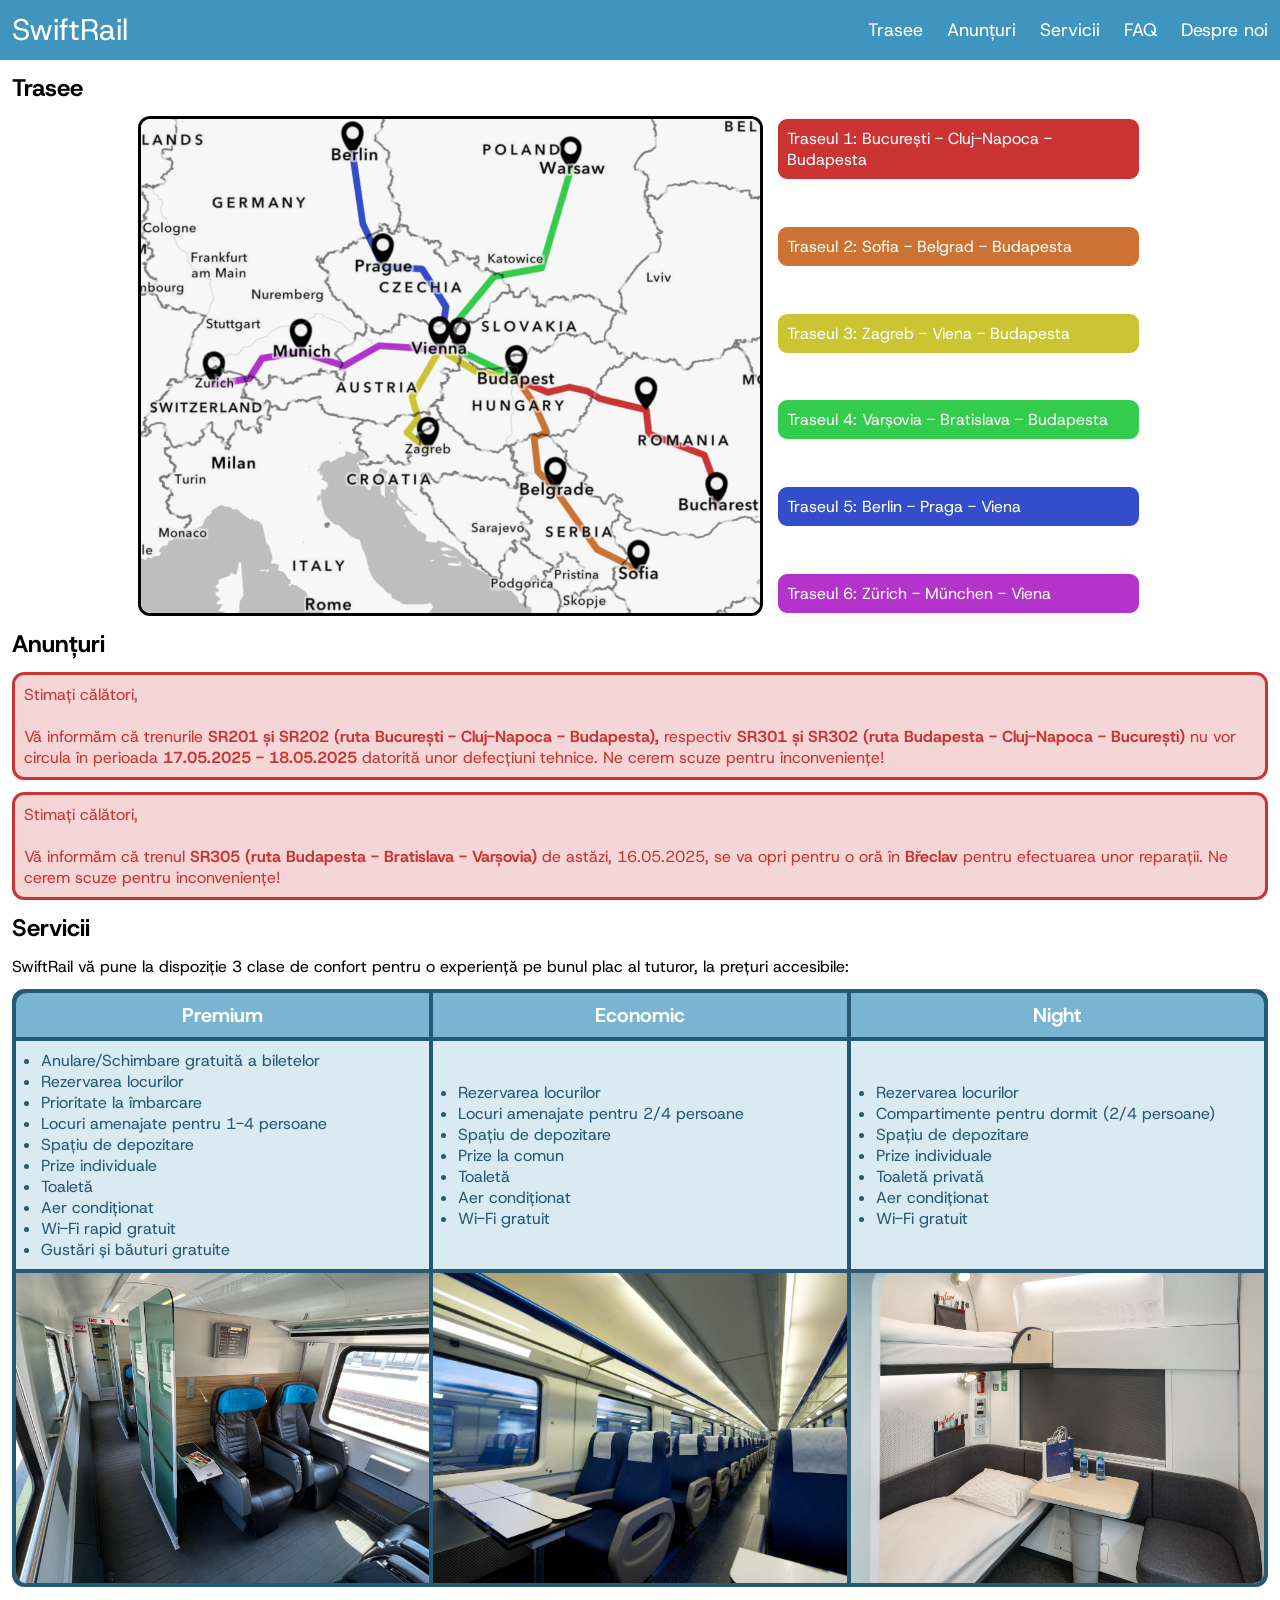
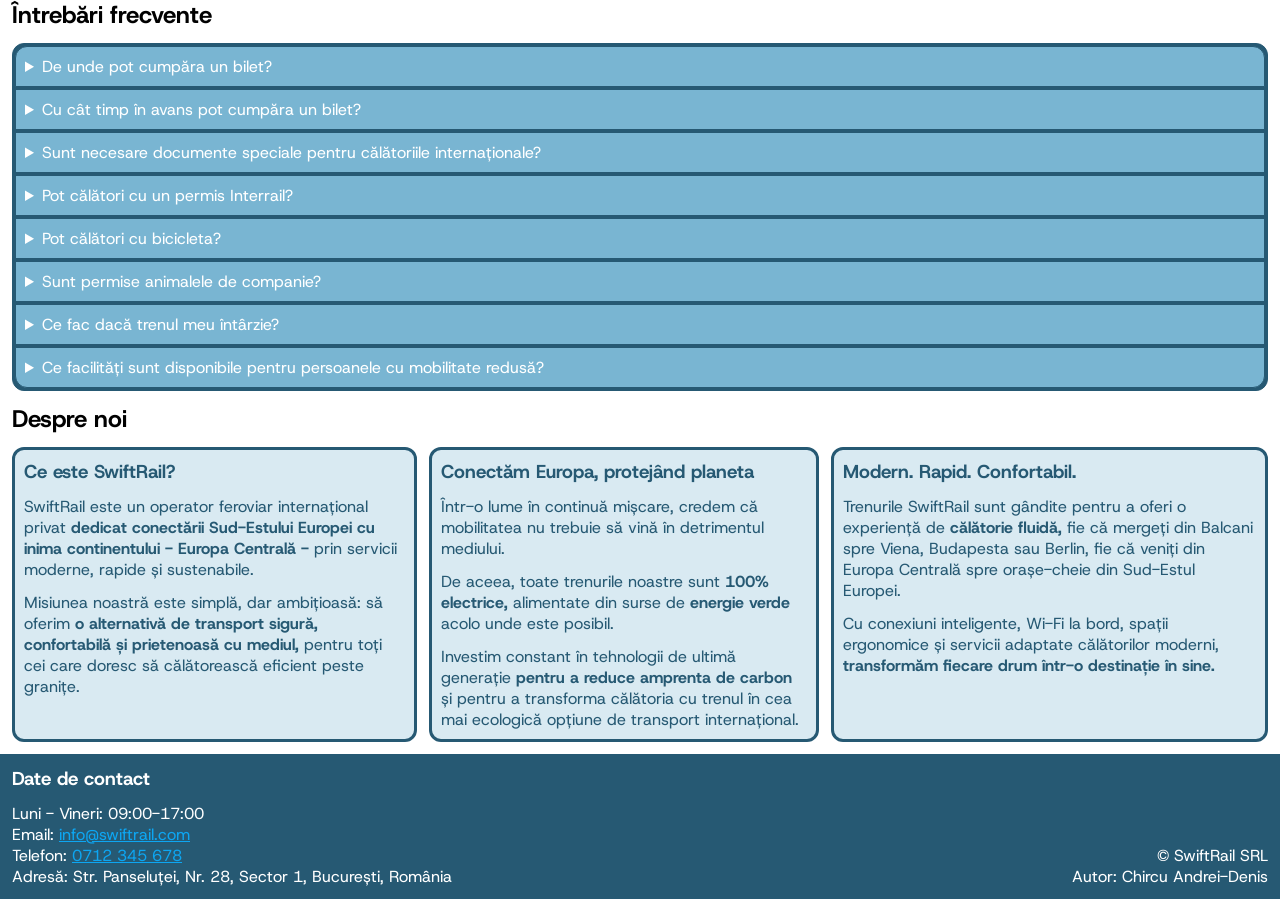
==== atestat/index.html @ a72cfee3 "first commit" ====
<!DOCTYPE html>
<html lang="ro">
    <head>
        <meta charset="utf-8">
        <meta name="viewport" content="width=device-width, initial-scale=1">
        <title> SwiftRail </title>
        <link rel="icon" type="image/png" href="materiale/icon.png">
        <link rel="stylesheet" href="style.css">
    </head>
    <body>
        <header>
            <a href="#"> <div id="logo"> SwiftRail </div> </a>
            <ul id="nav">
                <a href="#trasee" title="Vezi traseele noastre"> <li> Trasee </li> </a>
                <a href="#anunturi" title="Află despre cele mai noi defecțiuni, întârzieri sau alte informații importante"> <li> Anunțuri </li> </a>
                <a href="#servicii" title="Află despre condițiile din tren"> <li> Servicii </li> </a>
                <a href="#faq" title="Vezi secțiunea de întrebări frecvente"> <li> FAQ </li> </a>
                <a href="#about" title="Află mai multe despre noi"> <li> Despre noi </li> </a>
            </ul>
            <button id="menu-icon" onclick="menu()"> <img src="materiale/menu.svg" alt="meniu"> </button>
            <ul id="mobile-nav">
                <a onclick="menu()" href="#trasee" title="Vezi traseele noastre"> <li> Trasee </li> </a>
                <a onclick="menu()" href="#anunturi" title="Află despre cele mai noi defecțiuni, întârzieri sau alte informații importante"> <li> Anunțuri </li> </a>
                <a onclick="menu()" href="#servicii" title="Află despre condițiile din tren"> <li> Servicii </li> </a>
                <a onclick="menu()" href="#faq" title="Vezi secțiunea de întrebări frecvente"> <li> FAQ </li> </a>
                <a onclick="menu()" href="#about" title="Află mai multe despre noi"> <li> Despre noi </li> </a>
            </ul>
        </header>
        <main>
            <section id="trasee">
                <h2> Trasee </h2>
                <div class="container">
                    <a id="harta" href="https://arcg.is/DKOPf0" target="_blank"> <img id="harta-img" src="materiale/harta.png" alt="harta"> </a>
                    <ul id="links-trasee">
                        <a id="traseul1" class="box" onmouseover="changeMap('hsl(0, 60%, 50%)', 'materiale/traseul1.png')"
                        onmouseout="changeMap('black', 'materiale/harta.png')" href="traseul1.html"> <li> Traseul 1: București - Cluj-Napoca - Budapesta </li> </a>
                        <a id="traseul2" class="box" onmouseover="changeMap('hsl(25, 60%, 50%)', 'materiale/traseul2.png')"
                        onmouseout="changeMap('black', 'materiale/harta.png')" href="traseul2.html"> <li> Traseul 2: Sofia - Belgrad - Budapesta </li> </a>
                        <a id="traseul3" class="box" onmouseover="changeMap('hsl(57, 60%, 50%)', 'materiale/traseul3.png')"
                        onmouseout="changeMap('black', 'materiale/harta.png')" href="traseul3.html"> <li> Traseul 3: Zagreb - Viena - Budapesta </li> </a>
                        <a id="traseul4" class="box" onmouseover="changeMap('hsl(130, 60%, 50%)', 'materiale/traseul4.png')"
                        onmouseout="changeMap('black', 'materiale/harta.png')" href="traseul4.html"> <li> Traseul 4: Varșovia - Bratislava - Budapesta </li> </a>
                        <a id="traseul5" class="box" onmouseover="changeMap('hsl(230, 60%, 50%)', 'materiale/traseul5.png')"
                        onmouseout="changeMap('black', 'materiale/harta.png')" href="traseul5.html"> <li> Traseul 5: Berlin - Praga - Viena </li> </a>
                        <a id="traseul6" class="box" onmouseover="changeMap('hsl(290, 60%, 50%)', 'materiale/traseul6.png')"
                        onmouseout="changeMap('black', 'materiale/harta.png')" href="traseul6.html"> <li> Traseul 6: Zürich - München - Viena </li> </a>
                    </ul>
                </div>
            </section>
            <section id="anunturi">
                <h2> Anunțuri </h2>
                <ul class="container">
                    <p class="box">
                        Stimați călători, <br> <br>
                        Vă informăm că trenurile <b> SR201 și SR202 (ruta București - Cluj-Napoca - Budapesta), </b>
                        respectiv <b> SR301 și SR302 (ruta Budapesta - Cluj-Napoca - București) </b>
                        nu vor circula în perioada <b> 17.05.2025 - 18.05.2025 </b> datorită unor defecțiuni tehnice. 
                        Ne cerem scuze pentru inconveniențe!
                    </p>
                    <p class="box">
                        Stimați călători, <br> <br>
                        Vă informăm că trenul <b> SR305 (ruta Budapesta - Bratislava - Varșovia) </b>
                        de astăzi, 16.05.2025, se va opri pentru o oră în <b> Břeclav </b> pentru efectuarea unor reparații. 
                        Ne cerem scuze pentru inconveniențe!
                    </p>
                </ul>
            </section>
            <section id="servicii">
                <h2> Servicii </h2>
                <p>
                    SwiftRail vă pune la dispoziție 3 clase de confort pentru o experiență pe bunul plac al tuturor, la prețuri accesibile:
                </p>
                <table id="tabel">
                    <tr>
                        <th class="topleft"> Premium </th>
                        <th> Economic </th>
                        <th class="topright"> Night </th>
                    </tr>
                    <tr>
                        <td> <ul>
                            <li> Anulare/Schimbare gratuită a biletelor </li>
                            <li> Rezervarea locurilor </li>
                            <li> Prioritate la îmbarcare </li>
                            <li> Locuri amenajate pentru 1-4 persoane </li>
                            <li> Spațiu de depozitare </li>
                            <li> Prize individuale </li>
                            <li> Toaletă </li>
                            <li> Aer condiționat </li>
                            <li> Wi-Fi rapid gratuit </li>
                            <li> Gustări și băuturi gratuite </li>
                        </ul> </td>
                        <td> <ul>
                            <li> Rezervarea locurilor </li>
                            <li> Locuri amenajate pentru 2/4 persoane </li>
                            <li> Spațiu de depozitare </li>
                            <li> Prize la comun </li>
                            <li> Toaletă </li>
                            <li> Aer condiționat </li>
                            <li> Wi-Fi gratuit </li>
                        </ul> </td>
                        <td> <ul>
                            <li> Rezervarea locurilor </li>
                            <li> Compartimente pentru dormit (2/4 persoane) </li>
                            <li> Spațiu de depozitare </li>
                            <li> Prize individuale </li>
                            <li> Toaletă privată </li>
                            <li> Aer condiționat </li>
                            <li> Wi-Fi gratuit </li>
                        </ul> </td>
                    </tr>
                    <tr>
                        <td class="foto bottomleft"> <a href="materiale/premium.png" target="_blank"> <img src="materiale/premium.png" alt="interior premium"> </a> </td>
                        <td class="foto"> <a href="materiale/economic.jpg" target="_blank"> <img src="materiale/economic.jpg" alt="interior economic"> </a> </td>
                        <td class="foto bottomright"> <a href="materiale/night.jpg" target="_blank"> <img src="materiale/night.jpg" alt="interior night"> </a> </td>
                    </tr>
                </table>
                <table class="mobile-tabel">
                    <tr>
                        <th class="top"> Premium </th>
                    </tr>
                    <tr>
                        <td> <ul>
                            <li> Anulare/Schimbare gratuită a biletelor </li>
                            <li> Rezervarea locurilor </li>
                            <li> Prioritate la îmbarcare </li>
                            <li> Locuri amenajate pentru 1-4 persoane </li>
                            <li> Spațiu de depozitare </li>
                            <li> Prize individuale </li>
                            <li> Toaletă </li>
                            <li> Aer condiționat </li>
                            <li> Wi-Fi rapid gratuit </li>
                            <li> Gustări și băuturi gratuite </li>
                        </ul> </td>
                    </tr>
                    <tr>
                        <td class="foto bottom"> <img src="materiale/premium.png" alt="interior premium"> </td>
                    </tr>
                </table>
                <table class="mobile-tabel">
                    <tr>
                        <th class="top"> Economic </th>
                    </tr>
                    <tr>
                        <td> <ul>
                            <li> Rezervarea locurilor </li>
                            <li> Locuri amenajate pentru 2/4 persoane </li>
                            <li> Spațiu de depozitare </li>
                            <li> Prize la comun </li>
                            <li> Toaletă </li>
                            <li> Aer condiționat </li>
                            <li> Wi-Fi gratuit </li>
                        </ul> </td>
                    </tr>
                    <tr>
                        <td class="foto bottom"> <img src="materiale/economic.jpg" alt="interior economic"> </td>
                    </tr>
                </table>
                <table class="mobile-tabel">
                    <tr>
                        <th class="top"> Night </th>
                    </tr>
                    <tr>
                        <td> <ul>
                            <li> Rezervarea locurilor </li>
                            <li> Compartimente pentru dormit (2/4 persoane) </li>
                            <li> Spațiu de depozitare </li>
                            <li> Prize individuale </li>
                            <li> Toaletă privată </li>
                            <li> Aer condiționat </li>
                            <li> Wi-Fi gratuit </li>
                        </ul> </td>
                    </tr>
                    <tr>
                        <td class="foto bottom"> <img src="materiale/night.jpg" alt="interior night"> </td>
                    </tr>
                </table>
            </section>
            <section id="faq">
                <h2>Întrebări frecvente</h2>
                <table>
                    <tr> <td class="q top" id="q1" onclick="answer(1)"> De unde pot cumpăra un bilet? </td> </tr>
                    <tr class="a" id="a1"> <td> Biletele se pot achiziționa de la casele de bilete
                        din gările noastre partenere sau contactându-ne printr-un <a href="tel:">apel telefonic</a>. </td> </tr>
                    <tr> <td class="q" id="q2" onclick="answer(2)"> Cu cât timp în avans pot cumpăra un bilet? </td> </tr>
                    <tr class="a" id="a2"> <td> Biletele sunt disponibile cu până la 6 luni în avans,
                        în funcție de ruta aleasă și de partenerii internaționali. </td> </tr>
                    <tr> <td class="q" id="q3" onclick="answer(3)"> Sunt necesare documente speciale pentru călătoriile internaționale? </td> </tr>
                    <tr class="a" id="a3"> <td> Da, este necesar un act de identitate valabil. Pentru unele țări,
                        este posibil să aveți nevoie de pașaport sau viză, în funcție de cetățenia dumneavoastră.
                        Vă rugăm să consultați reglementările specifice fiecărei țări în care plănuiți să călătoriți! </td> </tr>
                    <tr> <td class="q" id="q4" onclick="answer(4)"> Pot călători cu un permis Interrail? </td> </tr>
                    <tr class="a" id="a4"> <td> Da, acceptăm aceste tipuri de abonamente pe toate rutele.
                        Este posibil să fie nevoie de rezervare suplimentară pentru loc. </td> </tr>
                    <tr> <td class="q" id="q5" onclick="answer(5)"> Pot călători cu bicicleta? </td> </tr>
                    <tr class="a" id="a5"> <td> Da, bicicletele sunt permise în toate trenurile,
                        dar trebuie lăsate în locul special amenajat pe parcursul călătoriei. </td> </tr>
                    <tr> <td class="q" id="q6" onclick="answer(6)"> Sunt permise animalele de companie? </td> </tr>
                    <tr class="a" id="a6"> <td> Da, animalele mici sunt permise în cușcă, gratuit.
                        Pentru câinii mari este necesar un bilet separat și botniță. </td> </tr>
                    <tr> <td class="q" id="q7" onclick="answer(7)"> Ce fac dacă trenul meu întârzie? </td> </tr>
                    <tr class="a" id="a7"> <td> În această situație vă rugăm să nu vă panicațî,
                        să consultați secțiunea <a href="#anunturi">Anunțuri</a> de pe site-ul nostru sau să ne contactați pentru explicații.
                        În cazul întârzierilor de peste 60 de minute, puteți solicita rambursarea parțială a biletului
                        prin <a href="mailto:">e-mail</a>. </td> </tr>
                    <tr> <td class="q bottom" id="q8" onclick="answer(8)"> Ce facilități sunt disponibile pentru persoanele cu mobilitate redusă? </td> </tr>
                    <tr class="a" id="a8"> <td class="bottom"> Trenurile noastre sunt echipate pentru a oferi acces facil persoanelor cu dizabilități.
                        Vă recomandăm să ne anunțați în avans pentru asistență personalizată. </td> </tr>
                </table>
            </section>
            <section id="about">
                <h2>Despre noi</h2>
                <ul class="container">
                    <li class="box">
                        <h3> Ce este SwiftRail? </h3>
                        <p>
                            SwiftRail este un operator feroviar internațional privat
                            <b> dedicat conectării Sud-Estului Europei cu inima continentului - Europa Centrală - </b>
                            prin servicii moderne, rapide și sustenabile.
                        </p>
                        <p>
                            Misiunea noastră este simplă, dar ambițioasă: să oferim
                            <b> o alternativă de transport sigură, confortabilă și prietenoasă cu mediul, </b>
                            pentru toți cei care doresc să călătorească eficient peste granițe.
                        </p>
                    </li>
                    <li class="box">
                        <h3> Conectăm Europa, protejând planeta </h3>
                        <p>
                            Într-o lume în continuă mișcare, credem că mobilitatea nu trebuie să vină în detrimentul mediului.
                        </p>
                        <p>
                            De aceea, toate trenurile noastre sunt <b> 100% electrice, </b>
                            alimentate din surse de <b> energie verde </b> acolo unde este posibil.
                        </p>
                        <p>
                            Investim constant în tehnologii de ultimă generație
                            <b> pentru a reduce amprenta de carbon </b>
                            și pentru a transforma călătoria cu trenul în cea mai ecologică opțiune de transport internațional.
                        </p>
                    </li>
                    <li class="box">
                        <h3> Modern. Rapid. Confortabil. </h3>
                        <p>
                            Trenurile SwiftRail sunt gândite pentru a oferi o experiență de <b> călătorie fluidă, </b>
                            fie că mergeți din Balcani spre Viena, Budapesta sau Berlin, fie că veniți din Europa Centrală spre orașe-cheie din Sud-Estul Europei.
                        </p>
                        <p>
                            Cu conexiuni inteligente, Wi-Fi la bord, spații ergonomice și servicii adaptate călătorilor moderni,
                            <b> transformăm fiecare drum într-o destinație în sine. </b>
                        </p>
                    </li>
                </ul>
            </section>
        </main>
        <footer>
            <section id="contact">
                <h3> Date de contact </h3>
                Luni - Vineri:  09:00-17:00 <br>
                Email: <a href="mailto:"> info@swiftrail.com </a> <br>
                Telefon: <a href="tel:"> 0712 345 678 </a> <br>
                Adresă: Str. Panseluței, Nr. 28, Sector 1, București, România
            </section>
            <section id="rights">
                &copy; SwiftRail SRL <br>
                Autor: Chircu Andrei-Denis
            </section>
        </footer>
        <script>
            function menu()
            {
                var x = document.getElementById("mobile-nav");
                if (x.style.display === "flex")
                    x.style.display = "none";
                else
                    x.style.display = "flex";
            }
            function changeColor(color)
            {
                document.getElementById("harta-img").style.borderColor = color;
            }
            function changeSRC(source)
            {
                document.getElementById("harta-img").src = source;
            }
            function changeMap(color, source)
            {
                changeColor(color);
                changeSRC(source);
            }
            function answer(q)
            {
                var x = document.getElementById(`a${q}`);
                var y = document.getElementById(`q${q}`);
                if (x.style.display === "table-row")
                {
                    x.style.display = "none";
                    y.style.listStyleType = "disclosure-closed";
                }
                else
                {
                    x.style.display = "table-row";
                    y.style.listStyleType = "disclosure-open";
                }
                if (q===8 && x.style.display === "table-row")
                {
                    y.style.borderBottomLeftRadius = "0px";
                    y.style.borderBottomRightRadius = "0px";
                }
                else if (q===8)
                {
                    y.style.borderBottomLeftRadius = "12px";
                    y.style.borderBottomRightRadius = "12px";
                }
            }
        </script>
    </body>
</html>
---- atestat/style.css ----
@font-face
{
    font-family: host;
    src: url(materiale/HostGrotesk-VariableFont_wght.ttf);
}

*
{
    padding: 0px;
    margin: 0px;
    box-sizing: border-box;
    font-family: host, verdana;
}

a
{
    color: hsl(200, 90%, 50%)
}

header
{
    background-color: hsl(200, 50%, 50%);
    height: 60px;
    width: 100%;
    top: 0;
    position: sticky;
    overflow: hidden;
}

#logo
{
    font-size: 30px;
    padding-left: 12px;
    padding-right: 12px;
    padding-top: 10px;
    padding-bottom: 10px;
    display: inline-block;
    color: white;
}

#nav
{
    display: flex;
    justify-content: flex-end;
    float: right;
}

#nav a
{
    font-size: 18px;
    padding-left: 12px;
    padding-right: 12px;
    padding-top: 18px;
    padding-bottom: 18px;
    display: inline-block;
    color: white;
    text-decoration: none;
    list-style-type: none;
}

#logo:hover, #nav a:hover, #menu-icon:hover, #mobile-nav a:hover
{
    background-color: hsl(200, 50%, 40%);
}

#menu-icon
{
    background-color: hsl(200, 50%, 50%);
    border: 0px;
    height: 60px;
    display: none;
    float: right;
    cursor: pointer;
}

#menu-icon img
{
    height: 60px;
    padding: 12px;
}

#mobile-nav
{
    background-color: hsl(200, 50%, 30%);
    width: 100%;
    height: 240px;
    top: 60px;
    position: fixed;
    display: none;
    flex-direction: column;
    text-align: center;
}

#mobile-nav a
{
    font-size: 18px;    
    padding: 12px;
    display: block;    
    color: white;
    text-decoration: none;
    list-style-type: none;
}        

main
{
    margin-left: 12px;
    margin-right: 12px;
    margin-bottom: 12px;
    min-height: calc(100vh - 156px);
}

main section
{
    width: 100%;
    display: block;
    scroll-margin-top: 60px;
}

h2
{
    padding-top: 12px;
    padding-bottom: 12px;
}

.box
{
    padding: 9px;
    border-width: 3px;
    border-radius: 12px;
    border-style: solid;
    text-decoration: none;
    list-style-type: none;
    color: black;
    display: block;
}

.topleft
{
    border-top-left-radius: 12px;
}

.topright
{
    border-top-right-radius: 12px;
}

.bottomleft
{
    border-bottom-left-radius: 12px;
}

.bottomright
{
    border-bottom-right-radius: 12px;
}

.top
{
    border-top-left-radius: 12px;
    border-top-right-radius: 12px;
}

.bottom
{
    border-bottom-left-radius: 12px;
    border-bottom-right-radius: 12px;
}

.empty
{
    border: 0px;
    background-color: white;
    padding: 9px;
}

table
{
    border: 0.1px solid;
    border-radius: 12px;
    border-color: hsl(200, 50%, 30%);
    background-color: #265973;
    width: 100%;
    margin-top: 12px;
}

th
{
    border: 0.1px solid;
    border-color: hsl(200, 50%, 30%);
    background-color: hsl(200, 50%, 65%);
    color: white;
    padding: 9px;
    font-size: 20px;
}

td
{
    border: 0.1px solid;
    border-color: hsl(200, 50%, 30%);
    background-color: hsl(200, 50%, 90%);
    color: hsl(200, 50%, 30%);
    padding: 9px;
    overflow: hidden;
}

#trasee .container
{
    display: flex;
    width: 100%;
    height: 500px;
    justify-content: center;
}

#harta
{
    height: 100%;
    display: block;
    float: left;
    overflow: hidden;
}

#harta img
{
    height: 100%;
    aspect-ratio: 5 / 4;
    border-width: 3px;
    border-radius: 12px;
    border-style: solid;
    border-color: black;
    display: block;
}

#links-trasee
{
    height: 100%;
    max-width: 378.2px;
    padding-left: 12px;
    display: flex;
    flex-direction: column;
    justify-content: space-between;
}

#traseul1
{
    border-color: white;
    background-color: hsl(0, 60%, 50%);
    color: white;
}

#traseul1:hover
{
    border-color: hsl(0, 60%, 50%);
    background-color: hsl(0, 60%, 35%);
}

#traseul2
{
    border-color: white;
    background-color: hsl(25, 60%, 50%);
    color: white;
}

#traseul2:hover
{
    border-color: hsl(25, 60%, 50%);
    background-color: hsl(25, 60%, 35%);
}

#traseul3
{
    border-color: white;
    background-color: hsl(57, 60%, 50%);
    color: white;
}

#traseul3:hover
{
    border-color: hsl(57, 60%, 50%);
    background-color: hsl(57, 60%, 35%);
}

#traseul4
{
    border-color: white;
    background-color: hsl(130, 60%, 50%);
    color: white;
}

#traseul4:hover
{
    border-color: hsl(130, 60%, 50%);
    background-color: hsl(130, 60%, 35%);
}

#traseul5
{
    border-color: white;
    background-color: hsl(230, 60%, 50%);
    color: white;
}

#traseul5:hover
{
    border-color: hsl(230, 60%, 50%);
    background-color: hsl(230, 60%, 35%);
}

#traseul6
{
    border-color: white;
    background-color: hsl(290, 60%, 50%);
    color: white;
}

#traseul6:hover
{
    border-color: hsl(290, 60%, 50%);
    background-color: hsl(290, 60%, 35%);
}

#anunturi .container
{
    display: flex;
    flex-direction: column;
    justify-content: space-between;
    gap: 12px;
}

#anunturi .box
{
    color: hsl(0, 60%, 50%);
    border-color: hsl(0, 60%, 50%);
    background-color: hsl(0, 60%, 90%);
}

#servicii th
{
    width: 33.33%;
}

#servicii ul
{
    padding-left: 16px;
}

#servicii .foto
{
    padding: 0px;
}

#servicii img
{
    width: 100%;
    vertical-align: middle;
}

#servicii .mobile-tabel
{
    display: none;
}

#faq table
{
    margin-top: 0px;
}

#faq .q
{
    background-color: hsl(200, 50%, 65%);
    color: white;
    display: list-item;
    list-style-type: disclosure-closed;
    list-style-position: inside;
}

#faq .q:hover
{
    cursor: pointer; 
    background-color: hsl(200, 50%, 45%);
}

#faq .a
{
    display: none;
}

#about .container
{
    width: 100%;
    display: flex;
    gap: 12px;
}

#about .box
{
    border-color: hsl(200, 50%, 30%);
    background-color: hsl(200, 50%, 90%);
    color: hsl(200, 50%, 30%);
}

#about p
{
    padding-top: 12px;
}

footer
{
    background-color: hsl(200, 50%, 30%);
    color: white;
    padding: 12px;
    position: relative;
}

footer h3
{
    padding-bottom: 12px;
}

#contact
{
    width: 50%;
}

#rights
{
    text-align: right;
    position: absolute;
    bottom: 12px;
    right: 12px;
}

.sens-tren h2
{
    padding-bottom: 0px;;
}

.sens-tren .container
{
    margin-top: 12px;
    display: flex;
    gap: 12px;
    align-items: center;
}

.sens-tren .container table
{
    margin-top: 0px;
    width: auto;
    text-align: center;
    text-wrap: nowrap;
}

.sens-tren .container .box
{
    height: 40.4px;
    border-color: hsl(200, 50%, 30%);
    background-color: hsl(200, 50%, 30%);
    color: white;
    cursor: pointer;
}

.sens-tren .container .box:hover
{
    background-color: hsl(200, 50%, 40%);
}

.opriri-tren
{
    display: none;
    overflow-x: scroll;
    background-color: white;
    text-align: center;
    border-width: 0px;
    border-bottom-left-radius: 0px;
    border-bottom-right-radius: 0px;
}

.opriri-tren td
{
    border-width: 3px;
    border-radius: 12px;
    text-wrap: nowrap;
}

.arrow
{
    padding-top: 0px;
    padding-bottom: 0px;
    border-color: white;
}

.arrow img
{
    vertical-align: middle;
}

#fus-orar h3
{
    color: hsl(0, 60%, 50%);
    padding-top: 12px;
}

@media screen and (max-width: 1039.2px)
{
    #trasee .container
    {
        display: block;
        height: auto;
        aspect-ratio: 2 / 1;
    }
}

@media screen and (max-width: 795.2px)
{
    #links-trasee
    {
        overflow-y: scroll;
    }
}

@media screen and (max-width: 772px)
{
    .sens-tren .container
    {
        flex-direction: column;
    }

    .sens-tren .container table, .sens-tren .container .box
    {
        width: 100%;
        text-wrap: auto;
    }
}

@media screen and (max-width: 600px)
{
    #nav
    {
        display: none
    }

    #menu-icon
    {
        display: block;
    }

    #harta
    {
        width: 100%;
        height: auto;
        display: inline-block;
        float: none;
    }

    #harta img
    {
        width: 100%;
        height: auto;
    }

    #links-trasee
    {
        max-width: none;
        width: 100%;
        height: auto;
        padding-left: 0px;
        overflow-y: visible;
    }

    #links-trasee .box
    {
        margin-top: 6px;
    }

    #tabel
    {
        display: none;
    }

    #servicii .mobile-tabel
    {
        display: table;
    }

    #about .container
    {
        flex-direction: column;
    }
}

@media screen and (max-width: 440px)
{
    #contact
    {
        width: 100%;
    }

    #rights
    {
        padding-top: 12px;
        text-align: left;
        position: static;
    }
}

@media screen and (max-width: 300px)
{
    .info-tren
    {
        overflow-x: scroll;
        display: block;
        border-bottom-left-radius: 0px;
        border-bottom-right-radius: 0px;
    }
}

@media screen and (max-width: 293.6px)
{
    .col3
    {
        overflow-x: scroll;
        display: block;
        border-bottom-left-radius: 0px;
        border-bottom-right-radius: 0px;
    }
}

@media screen and (max-width: 220px)
{
    .col2
    {
        overflow-x: scroll;
        display: block;
        border-bottom-left-radius: 0px;
        border-bottom-right-radius: 0px;
    }
}
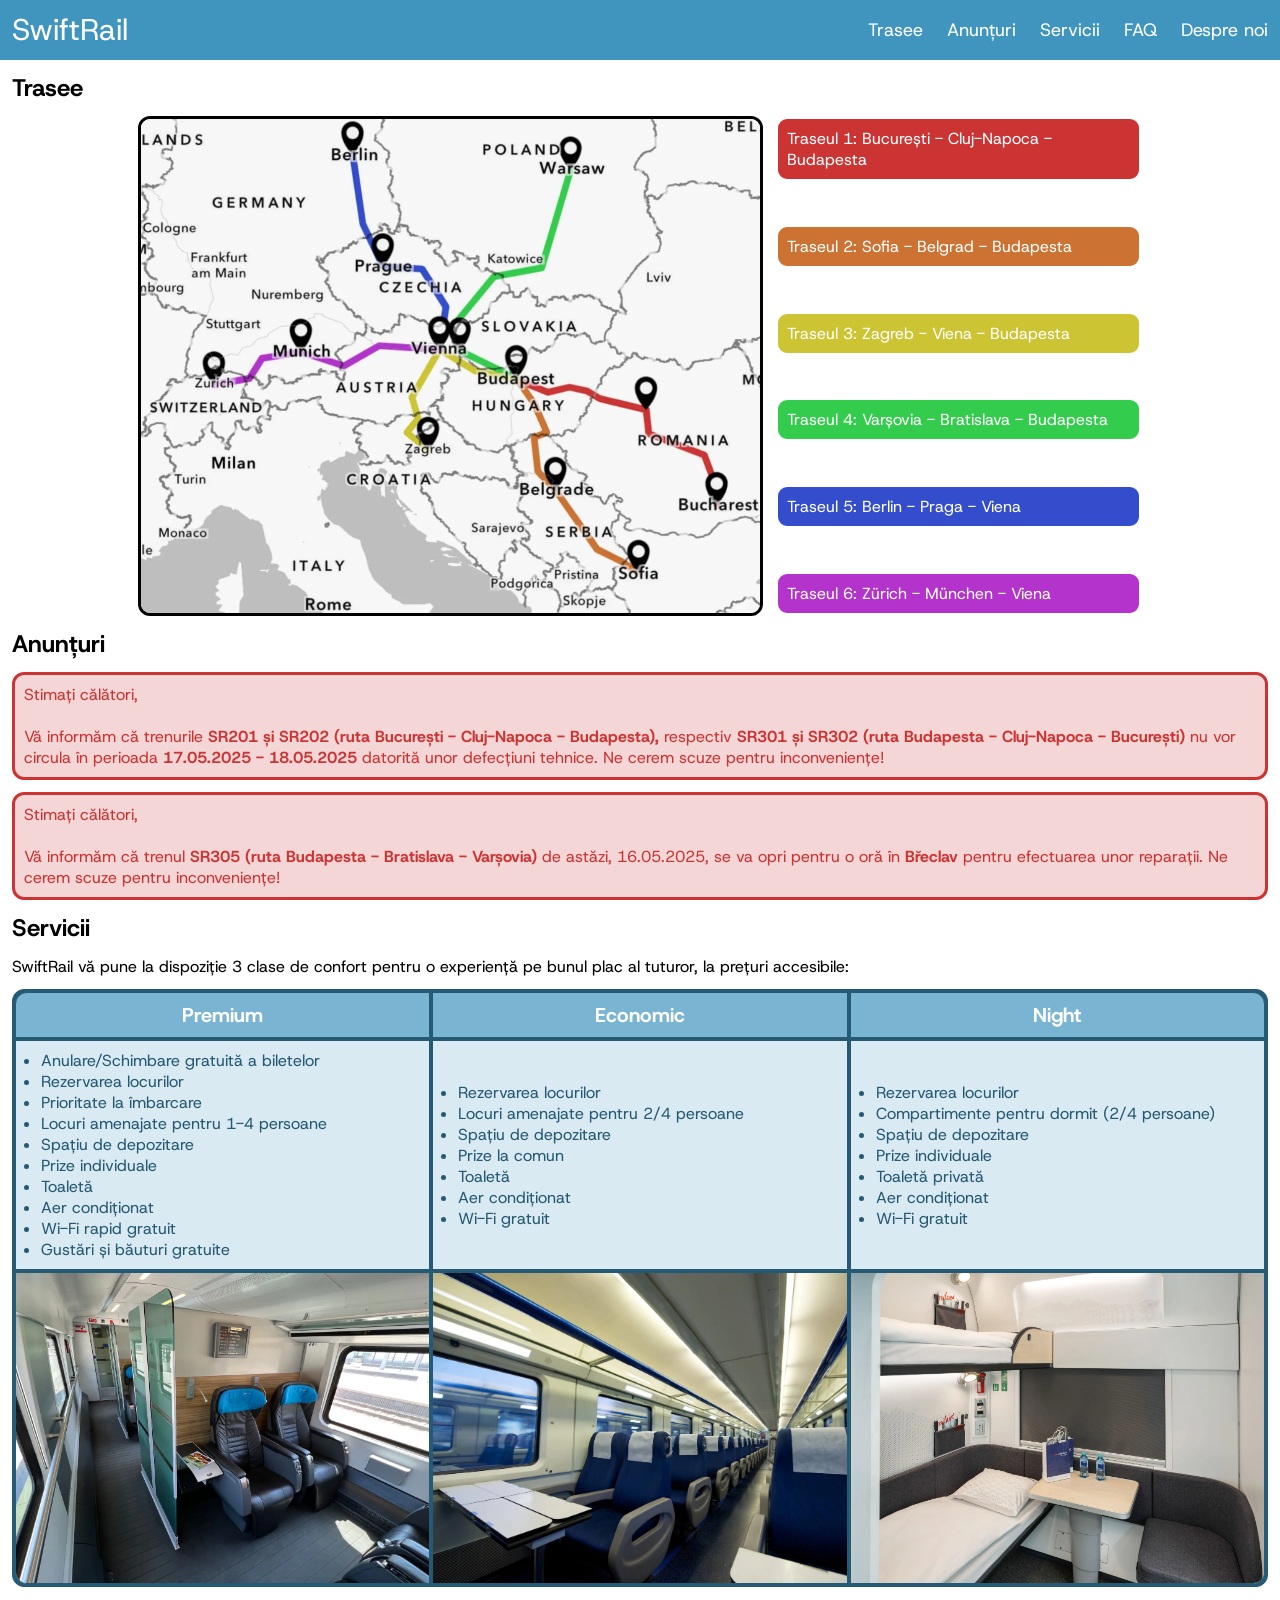
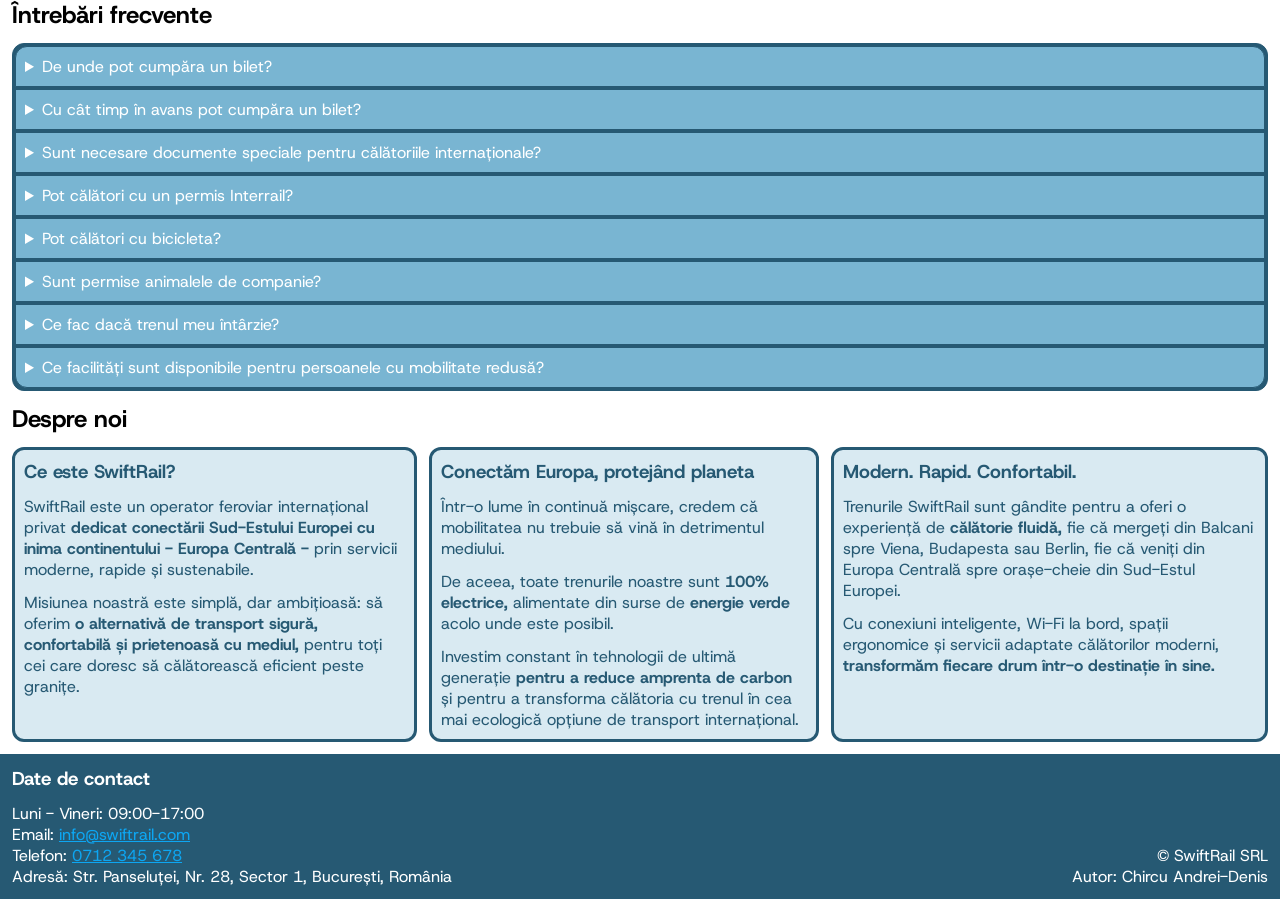
==== commit 185f19ba: "webp conversion" ====
--- a/atestat/index.html
+++ b/atestat/index.html
@@ -4,7 +4,7 @@
         <meta charset="utf-8">
         <meta name="viewport" content="width=device-width, initial-scale=1">
         <title> SwiftRail </title>
-        <link rel="icon" type="image/png" href="materiale/icon.png">
+        <link rel="icon" type="image/webp" href="materiale/icon.webp">
         <link rel="stylesheet" href="style.css">
     </head>
     <body>
@@ -30,20 +30,20 @@
             <section id="trasee">
                 <h2> Trasee </h2>
                 <div class="container">
-                    <a id="harta" href="https://arcg.is/DKOPf0" target="_blank"> <img id="harta-img" src="materiale/harta.png" alt="harta"> </a>
+                    <a id="harta" href="https://arcg.is/DKOPf0" target="_blank"> <img id="harta-img" src="materiale/harta.webp" alt="harta"> </a>
                     <ul id="links-trasee">
-                        <a id="traseul1" class="box" onmouseover="changeMap('hsl(0, 60%, 50%)', 'materiale/traseul1.png')"
-                        onmouseout="changeMap('black', 'materiale/harta.png')" href="traseul1.html"> <li> Traseul 1: București - Cluj-Napoca - Budapesta </li> </a>
-                        <a id="traseul2" class="box" onmouseover="changeMap('hsl(25, 60%, 50%)', 'materiale/traseul2.png')"
-                        onmouseout="changeMap('black', 'materiale/harta.png')" href="traseul2.html"> <li> Traseul 2: Sofia - Belgrad - Budapesta </li> </a>
-                        <a id="traseul3" class="box" onmouseover="changeMap('hsl(57, 60%, 50%)', 'materiale/traseul3.png')"
-                        onmouseout="changeMap('black', 'materiale/harta.png')" href="traseul3.html"> <li> Traseul 3: Zagreb - Viena - Budapesta </li> </a>
-                        <a id="traseul4" class="box" onmouseover="changeMap('hsl(130, 60%, 50%)', 'materiale/traseul4.png')"
-                        onmouseout="changeMap('black', 'materiale/harta.png')" href="traseul4.html"> <li> Traseul 4: Varșovia - Bratislava - Budapesta </li> </a>
-                        <a id="traseul5" class="box" onmouseover="changeMap('hsl(230, 60%, 50%)', 'materiale/traseul5.png')"
-                        onmouseout="changeMap('black', 'materiale/harta.png')" href="traseul5.html"> <li> Traseul 5: Berlin - Praga - Viena </li> </a>
-                        <a id="traseul6" class="box" onmouseover="changeMap('hsl(290, 60%, 50%)', 'materiale/traseul6.png')"
-                        onmouseout="changeMap('black', 'materiale/harta.png')" href="traseul6.html"> <li> Traseul 6: Zürich - München - Viena </li> </a>
+                        <a id="traseul1" class="box" onmouseover="changeMap('hsl(0, 60%, 50%)', 'materiale/traseul1.webp')"
+                        onmouseout="changeMap('black', 'materiale/harta.webp')" href="traseul1.html"> <li> Traseul 1: București - Cluj-Napoca - Budapesta </li> </a>
+                        <a id="traseul2" class="box" onmouseover="changeMap('hsl(25, 60%, 50%)', 'materiale/traseul2.webp')"
+                        onmouseout="changeMap('black', 'materiale/harta.webp')" href="traseul2.html"> <li> Traseul 2: Sofia - Belgrad - Budapesta </li> </a>
+                        <a id="traseul3" class="box" onmouseover="changeMap('hsl(57, 60%, 50%)', 'materiale/traseul3.webp')"
+                        onmouseout="changeMap('black', 'materiale/harta.webp')" href="traseul3.html"> <li> Traseul 3: Zagreb - Viena - Budapesta </li> </a>
+                        <a id="traseul4" class="box" onmouseover="changeMap('hsl(130, 60%, 50%)', 'materiale/traseul4.webp')"
+                        onmouseout="changeMap('black', 'materiale/harta.webp')" href="traseul4.html"> <li> Traseul 4: Varșovia - Bratislava - Budapesta </li> </a>
+                        <a id="traseul5" class="box" onmouseover="changeMap('hsl(230, 60%, 50%)', 'materiale/traseul5.webp')"
+                        onmouseout="changeMap('black', 'materiale/harta.webp')" href="traseul5.html"> <li> Traseul 5: Berlin - Praga - Viena </li> </a>
+                        <a id="traseul6" class="box" onmouseover="changeMap('hsl(290, 60%, 50%)', 'materiale/traseul6.webp')"
+                        onmouseout="changeMap('black', 'materiale/harta.webp')" href="traseul6.html"> <li> Traseul 6: Zürich - München - Viena </li> </a>
                     </ul>
                 </div>
             </section>
@@ -109,9 +109,9 @@
                         </ul> </td>
                     </tr>
                     <tr>
-                        <td class="foto bottomleft"> <a href="materiale/premium.png" target="_blank"> <img src="materiale/premium.png" alt="interior premium"> </a> </td>
-                        <td class="foto"> <a href="materiale/economic.jpg" target="_blank"> <img src="materiale/economic.jpg" alt="interior economic"> </a> </td>
-                        <td class="foto bottomright"> <a href="materiale/night.jpg" target="_blank"> <img src="materiale/night.jpg" alt="interior night"> </a> </td>
+                        <td class="foto bottomleft"> <a href="materiale/premium.webp" target="_blank"> <img src="materiale/premium.webp" alt="interior premium"> </a> </td>
+                        <td class="foto"> <a href="materiale/economic.webp" target="_blank"> <img src="materiale/economic.webp" alt="interior economic"> </a> </td>
+                        <td class="foto bottomright"> <a href="materiale/night.webp" target="_blank"> <img src="materiale/night.webp" alt="interior night"> </a> </td>
                     </tr>
                 </table>
                 <table class="mobile-tabel">
@@ -133,7 +133,7 @@
                         </ul> </td>
                     </tr>
                     <tr>
-                        <td class="foto bottom"> <img src="materiale/premium.png" alt="interior premium"> </td>
+                        <td class="foto bottom"> <img src="materiale/premium.webp" alt="interior premium"> </td>
                     </tr>
                 </table>
                 <table class="mobile-tabel">
@@ -152,7 +152,7 @@
                         </ul> </td>
                     </tr>
                     <tr>
-                        <td class="foto bottom"> <img src="materiale/economic.jpg" alt="interior economic"> </td>
+                        <td class="foto bottom"> <img src="materiale/economic.webp" alt="interior economic"> </td>
                     </tr>
                 </table>
                 <table class="mobile-tabel">
@@ -171,7 +171,7 @@
                         </ul> </td>
                     </tr>
                     <tr>
-                        <td class="foto bottom"> <img src="materiale/night.jpg" alt="interior night"> </td>
+                        <td class="foto bottom"> <img src="materiale/night.webp" alt="interior night"> </td>
                     </tr>
                 </table>
             </section>
